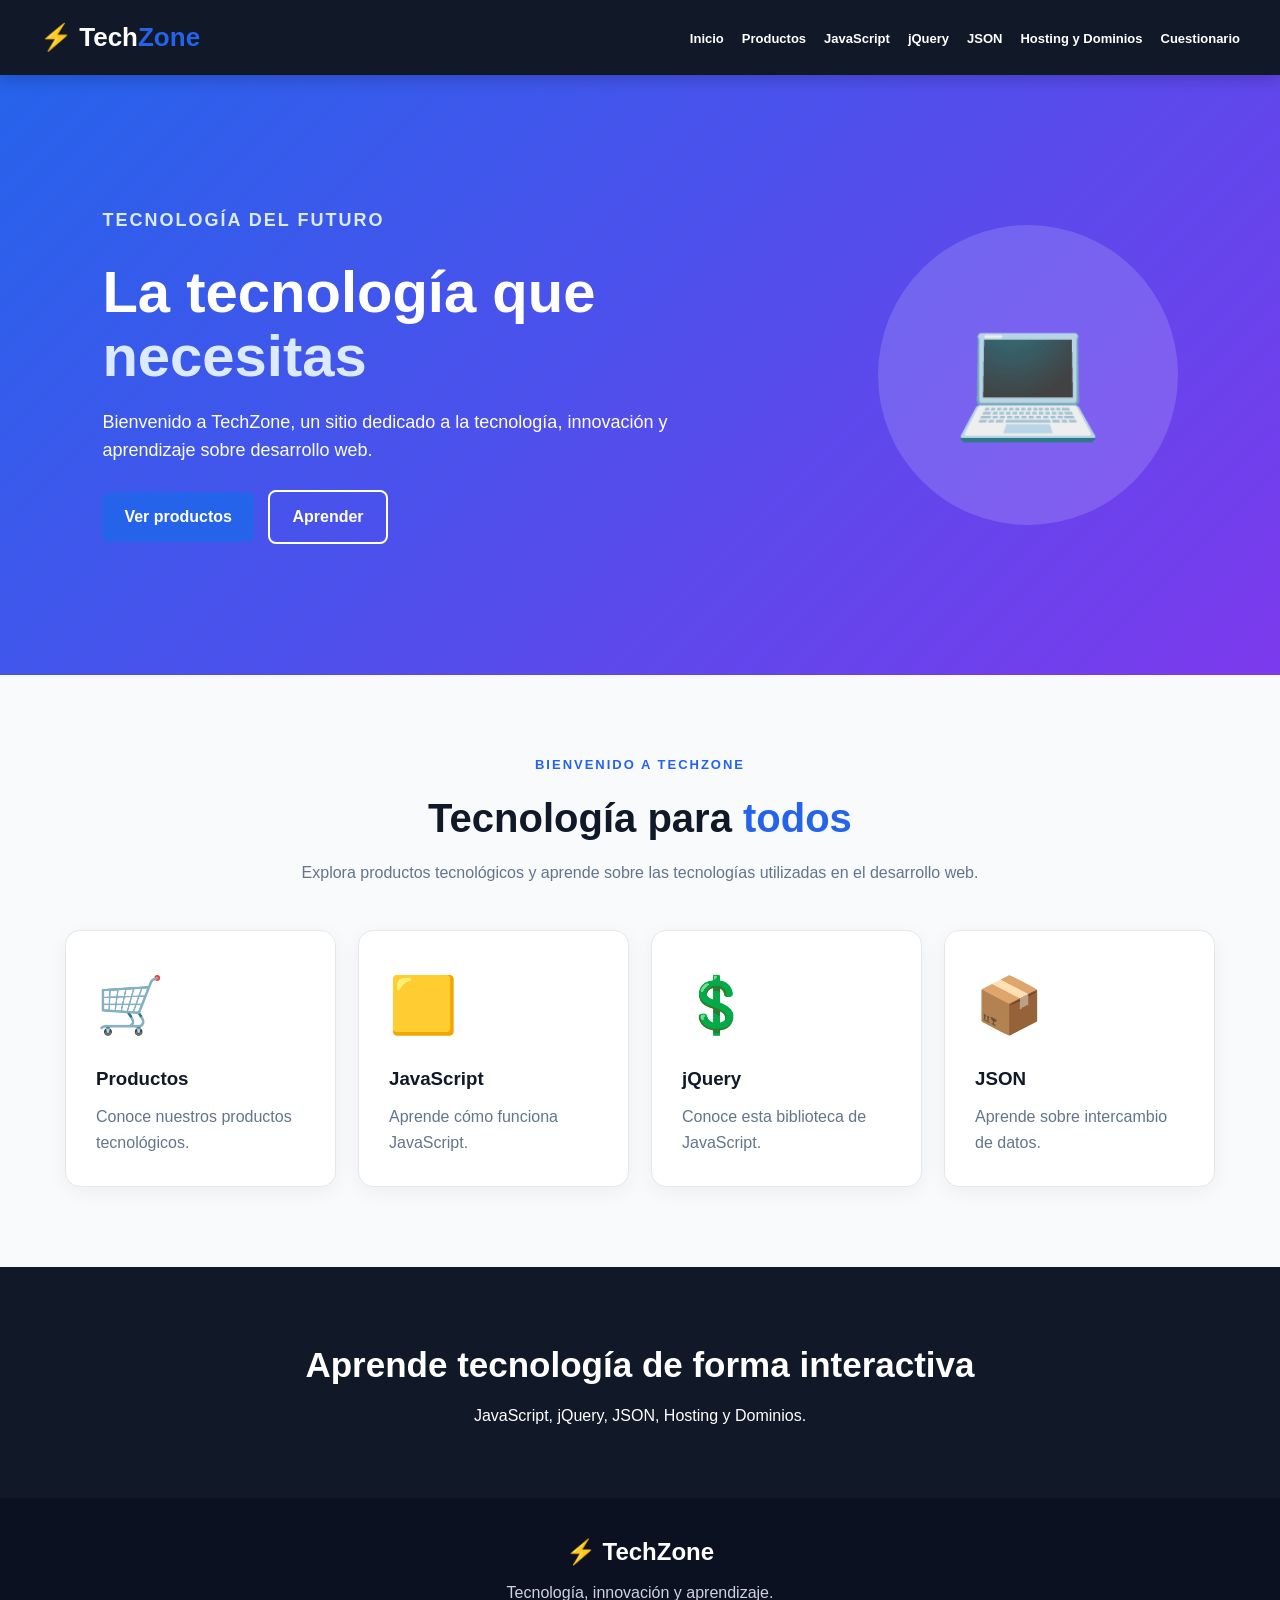
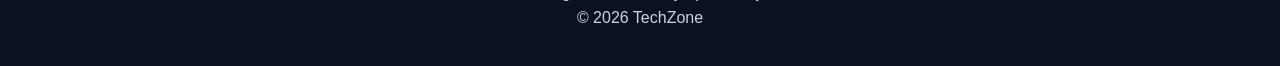
==== index.html @ ebca86f3 "inicial" ====
<!DOCTYPE html>
<html lang="es">
<head>
    <meta charset="UTF-8">
    <meta name="viewport" content="width=device-width, initial-scale=1.0">
    <title>TechZone | Inicio</title>
    <link rel="stylesheet" href="estilos.css">
</head>

<body>

<header>
    <nav class="navbar">

        <a href="index.html" class="logo">
            ⚡ Tech<span>Zone</span>
        </a>

        <ul class="nav-links">
            <li><a href="index.html">Inicio</a></li>
            <li><a href="productos.html">Productos</a></li>
            <li><a href="javascript.html">JavaScript</a></li>
            <li><a href="jquery.html">jQuery</a></li>
            <li><a href="json.html">JSON</a></li>
            <li><a href="hosting.html">Hosting y Dominios</a></li>
            <li><a href="cuestionario.html">Cuestionario</a></li>
        </ul>

    </nav>
</header>


<section class="hero">

    <div class="hero-text">

        <p class="tag">TECNOLOGÍA DEL FUTURO</p>

        <h1>
            La tecnología que
            <span>necesitas</span>
        </h1>

        <p>
            Bienvenido a TechZone, un sitio dedicado a la tecnología,
            innovación y aprendizaje sobre desarrollo web.
        </p>

        <a href="productos.html" class="btn">
            Ver productos
        </a>

        <a href="javascript.html" class="btn btn-outline">
            Aprender
        </a>

    </div>

    <div class="hero-image">
        💻
    </div>

</section>


<section class="section">

    <div class="section-title">

        <p class="tag">BIENVENIDO A TECHZONE</p>

        <h2>
            Tecnología para <span>todos</span>
        </h2>

        <p>
            Explora productos tecnológicos y aprende sobre
            las tecnologías utilizadas en el desarrollo web.
        </p>

    </div>


    <div class="cards">

        <a href="productos.html" class="card">
            <div class="icon">🛒</div>
            <h3>Productos</h3>
            <p>
                Conoce nuestros productos tecnológicos.
            </p>
        </a>


        <a href="javascript.html" class="card">
            <div class="icon">🟨</div>
            <h3>JavaScript</h3>
            <p>
                Aprende cómo funciona JavaScript.
            </p>
        </a>


        <a href="jquery.html" class="card">
            <div class="icon">💲</div>
            <h3>jQuery</h3>
            <p>
                Conoce esta biblioteca de JavaScript.
            </p>
        </a>


        <a href="json.html" class="card">
            <div class="icon">📦</div>
            <h3>JSON</h3>
            <p>
                Aprende sobre intercambio de datos.
            </p>
        </a>

    </div>

</section>


<section class="banner">

    <h2>
        Aprende tecnología de forma interactiva
    </h2>

    <p>
        JavaScript, jQuery, JSON, Hosting y Dominios.
    </p>

</section>


<footer>

    <h2>⚡ TechZone</h2>

    <p>
        Tecnología, innovación y aprendizaje.
    </p>

    <p>
        © 2026 TechZone
    </p>

</footer>

</body>
</html>
---- estilos.css ----
* {
    margin: 0;
    padding: 0;
    box-sizing: border-box;
}


html {
    scroll-behavior: smooth;
}


body {

    font-family: Arial, sans-serif;

    background: #f8fafc;

    color: #111827;

    line-height: 1.6;

}


/* =========================
   NAVBAR
========================= */

header {

    position: sticky;

    top: 0;

    z-index: 1000;

    background: #111827;

    box-shadow:
        0 4px 15px rgba(0,0,0,.2);

}


.navbar {

    max-width: 1250px;

    min-height: 75px;

    margin: auto;

    padding: 15px 25px;

    display: flex;

    align-items: center;

    justify-content: space-between;

    gap: 20px;

}


.logo {

    text-decoration: none;

    color: white;

    font-size: 26px;

    font-weight: bold;

}


.logo span {

    color: #2563eb;

}


.nav-links {

    list-style: none;

    display: flex;

    gap: 18px;

    flex-wrap: wrap;

    justify-content: center;

}


.nav-links a {

    text-decoration: none;

    color: white;

    font-size: 13px;

    font-weight: bold;

    transition: .3s;

}


.nav-links a:hover {

    color: #60a5fa;

}


/* =========================
   HERO
========================= */

.hero {

    min-height: 600px;

    padding: 80px 8%;

    display: flex;

    align-items: center;

    justify-content: space-between;

    gap: 50px;

    color: white;

    background:
        linear-gradient(
            135deg,
            #2563eb,
            #7c3aed
        );

}


.hero-text {

    max-width: 650px;

}


.tag {

    color: #2563eb;

    font-weight: bold;

    letter-spacing: 2px;

    font-size: 13px;

}


.hero .tag {

    color: #dbeafe;

}


.hero h1 {

    font-size: 58px;

    line-height: 1.1;

    margin: 20px 0;

}


.hero h1 span {

    color: #dbeafe;

}


.hero p {

    font-size: 18px;

    margin-bottom: 25px;

}


.hero-image {

    width: 300px;

    height: 300px;

    border-radius: 50%;

    display: flex;

    align-items: center;

    justify-content: center;

    font-size: 120px;

    background:
        rgba(255,255,255,.15);

}


/* =========================
   BOTONES
========================= */

.btn {

    display: inline-block;

    padding: 12px 22px;

    border-radius: 8px;

    border: none;

    background: #2563eb;

    color: white;

    text-decoration: none;

    font-weight: bold;

    cursor: pointer;

    transition: .3s;

}


.btn:hover {

    background: #7c3aed;

    transform: translateY(-2px);

}


.btn-outline {

    background: transparent;

    border: 2px solid white;

    margin-left: 10px;

}


/* =========================
   SECCIONES
========================= */

.section {

    max-width: 1200px;

    margin: auto;

    padding: 80px 25px;

}


.section-title {

    text-align: center;

    margin-bottom: 45px;

}


.section-title h1,
.section-title h2 {

    font-size: 40px;

    margin: 10px 0;

}


.section-title h1 span,
.section-title h2 span {

    color: #2563eb;

}


.section-title p:last-child {

    color: #64748b;

}


/* =========================
   CARDS
========================= */

.cards {

    display: grid;

    grid-template-columns:
        repeat(4, 1fr);

    gap: 22px;

}


.card {

    background: white;

    border: 1px solid #e5e7eb;

    border-radius: 15px;

    padding: 30px;

    text-decoration: none;

    color: #111827;

    box-shadow:
        0 5px 20px rgba(0,0,0,.05);

    transition: .3s;

}


.card:hover {

    transform: translateY(-7px);

    border-color: #2563eb;

}


.card h3 {

    margin-bottom: 10px;

}


.card p {

    color: #64748b;

}


.icon,
.product-icon {

    font-size: 55px;

    margin-bottom: 15px;

}


.product {

    text-align: center;

}


/* =========================
   INFORMACIÓN
========================= */

.info-box {

    background: white;

    border: 1px solid #e5e7eb;

    border-radius: 15px;

    padding: 30px;

    margin-bottom: 25px;

    box-shadow:
        0 5px 20px rgba(0,0,0,.04);

}


.info-box h2 {

    color: #2563eb;

    margin-bottom: 15px;

}


.info-box h3 {

    margin-top: 15px;

}


.info-box ul {

    padding-left: 25px;

}


/* =========================
   CÓDIGO
========================= */

pre {

    background: #111827;

    color: #dbeafe;

    padding: 22px;

    border-radius: 10px;

    overflow-x: auto;

    margin: 20px 0;

}


code {

    font-family: Consolas, monospace;

}


/* =========================
   TABLAS
========================= */

table {

    width: 100%;

    border-collapse: collapse;

    margin-top: 20px;

}


th,
td {

    border: 1px solid #e5e7eb;

    padding: 15px;

    text-align: left;

}


th {

    background: #111827;

    color: white;

}


/* =========================
   INTERACTIVO
========================= */

.interactive {

    margin-top: 20px;

    padding: 25px;

    text-align: center;

    background: #eff6ff;

    border-radius: 12px;

}


#mensajeJS {

    margin-top: 15px;

    color: #7c3aed;

    font-weight: bold;

}


.interactive-message {

    display: none;

    margin-top: 20px;

    padding: 20px;

    background: #eff6ff;

    color: #7c3aed;

    border-radius: 10px;

    font-weight: bold;

}


/* =========================
   DNS
========================= */

.dns-flow {

    display: flex;

    align-items: center;

    justify-content: center;

    flex-wrap: wrap;

    gap: 15px;

    margin-top: 25px;

}


.dns-step {

    background: #2563eb;

    color: white;

    padding: 15px 20px;

    border-radius: 8px;

    font-weight: bold;

}


/* =========================
   CUESTIONARIO
========================= */

.quiz {

    background: white;

    padding: 35px;

    border-radius: 15px;

    border: 1px solid #e5e7eb;

}


.question {

    padding-bottom: 25px;

    margin-bottom: 25px;

    border-bottom: 1px solid #e5e7eb;

}


.question label {

    display: block;

    margin: 8px 0;

    cursor: pointer;

}


.resultado {

    margin-top: 25px;

    padding: 20px;

    border-radius: 10px;

    text-align: center;

    font-weight: bold;

}


.correcto {

    background: #dcfce7;

    color: #166534;

}


.incorrecto {

    background: #fee2e2;

    color: #991b1b;

}


/* =========================
   BANNER
========================= */

.banner {

    padding: 70px 20px;

    text-align: center;

    background: #111827;

    color: white;

}


.banner h2 {

    font-size: 35px;

    margin-bottom: 10px;

}


/* =========================
   FOOTER
========================= */

footer {

    background: #0b1120;

    color: #cbd5e1;

    text-align: center;

    padding: 35px;

}


footer h2 {

    color: white;

    margin-bottom: 8px;

}


/* =========================
   RESPONSIVE
========================= */

@media (max-width: 1000px) {

    .navbar {

        flex-direction: column;

    }


    .hero {

        flex-direction: column;

        text-align: center;

    }


    .cards {

        grid-template-columns:
            repeat(2, 1fr);

    }

}


@media (max-width: 600px) {

    .cards {

        grid-template-columns: 1fr;

    }


    .hero h1 {

        font-size: 40px;

    }


    .hero-image {

        width: 220px;

        height: 220px;

        font-size: 80px;
    }

    }
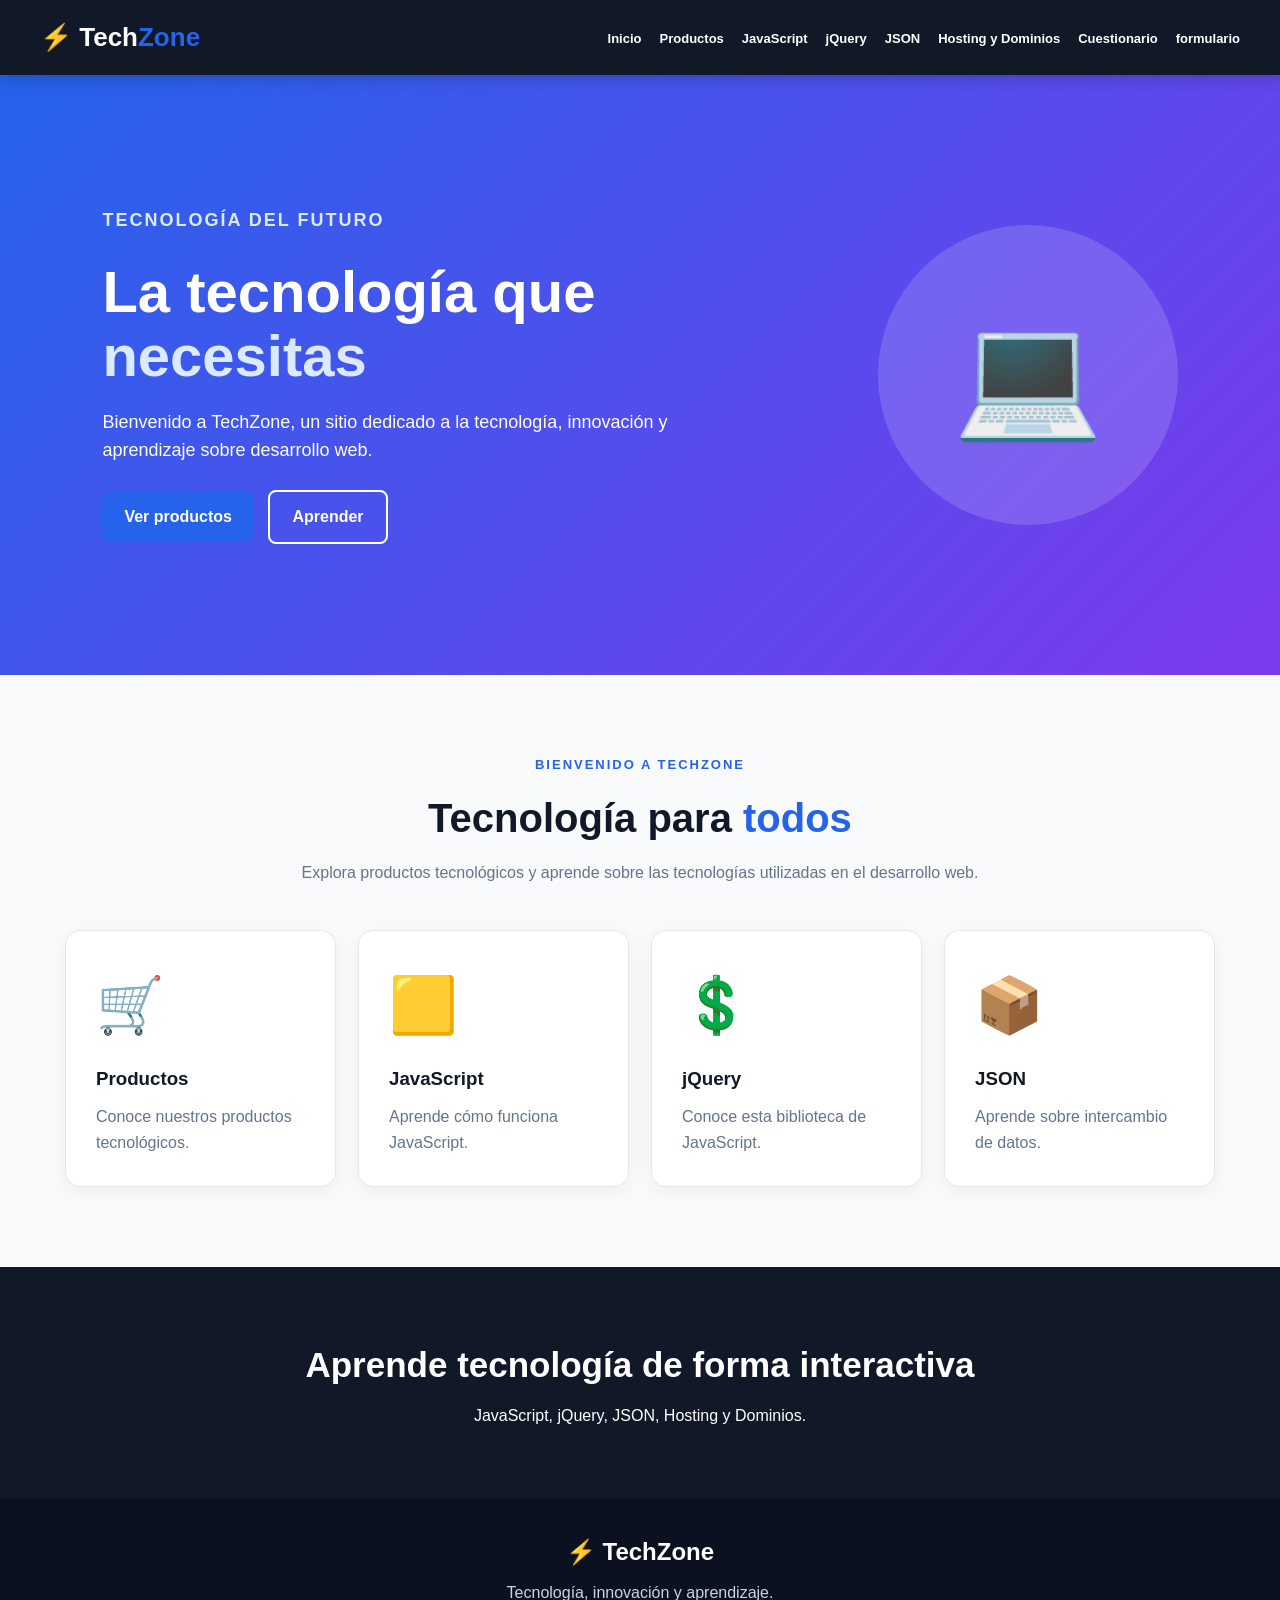
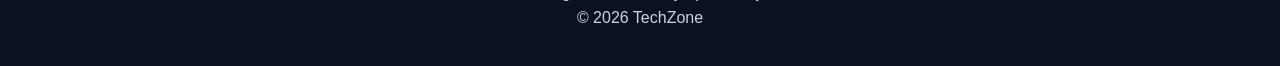
==== commit 3c0a4998: "inicial" ====
--- a/index.html
+++ b/index.html
@@ -24,6 +24,7 @@
             <li><a href="json.html">JSON</a></li>
             <li><a href="hosting.html">Hosting y Dominios</a></li>
             <li><a href="cuestionario.html">Cuestionario</a></li>
+             <li><a href="./formulario.html">formulario</a></li>
         </ul>
 
     </nav>
--- a/estilos.css
+++ b/estilos.css
@@ -778,4 +778,74 @@
         font-size: 80px;
     }
 
+    .contacto {
+    padding: 80px 20px;
+    background: #f5f5f5;
+}
+
+.contacto-contenido {
+    max-width: 600px;
+    margin: auto;
+    background: white;
+    padding: 40px;
+    border-radius: 15px;
+    box-shadow: 0 5px 20px rgba(0,0,0,0.1);
+}
+
+.contacto h2 {
+    text-align: center;
+    font-size: 35px;
+    margin-bottom: 10px;
+}
+
+.contacto p {
+    text-align: center;
+    color: #666;
+    margin-bottom: 30px;
+}
+
+.contacto form {
+    display: flex;
+    flex-direction: column;
+}
+
+.contacto label {
+    margin-bottom: 8px;
+    font-weight: bold;
+}
+
+.contacto input,
+.contacto textarea {
+    width: 100%;
+    padding: 13px;
+    margin-bottom: 20px;
+    border: 1px solid #ccc;
+    border-radius: 8px;
+    font-size: 16px;
+    box-sizing: border-box;
+}
+
+.contacto textarea {
+    resize: vertical;
+}
+
+.contacto button {
+    padding: 14px;
+    background: #d96b27;
+    color: white;
+    border: none;
+    border-radius: 8px;
+    font-size: 17px;
+    cursor: pointer;
+}
+
+.contacto button:hover {
+    background: #b8541d;
+}
+
+#respuesta {
+    margin-top: 15px;
+    font-weight: bold;
+}
+
     }
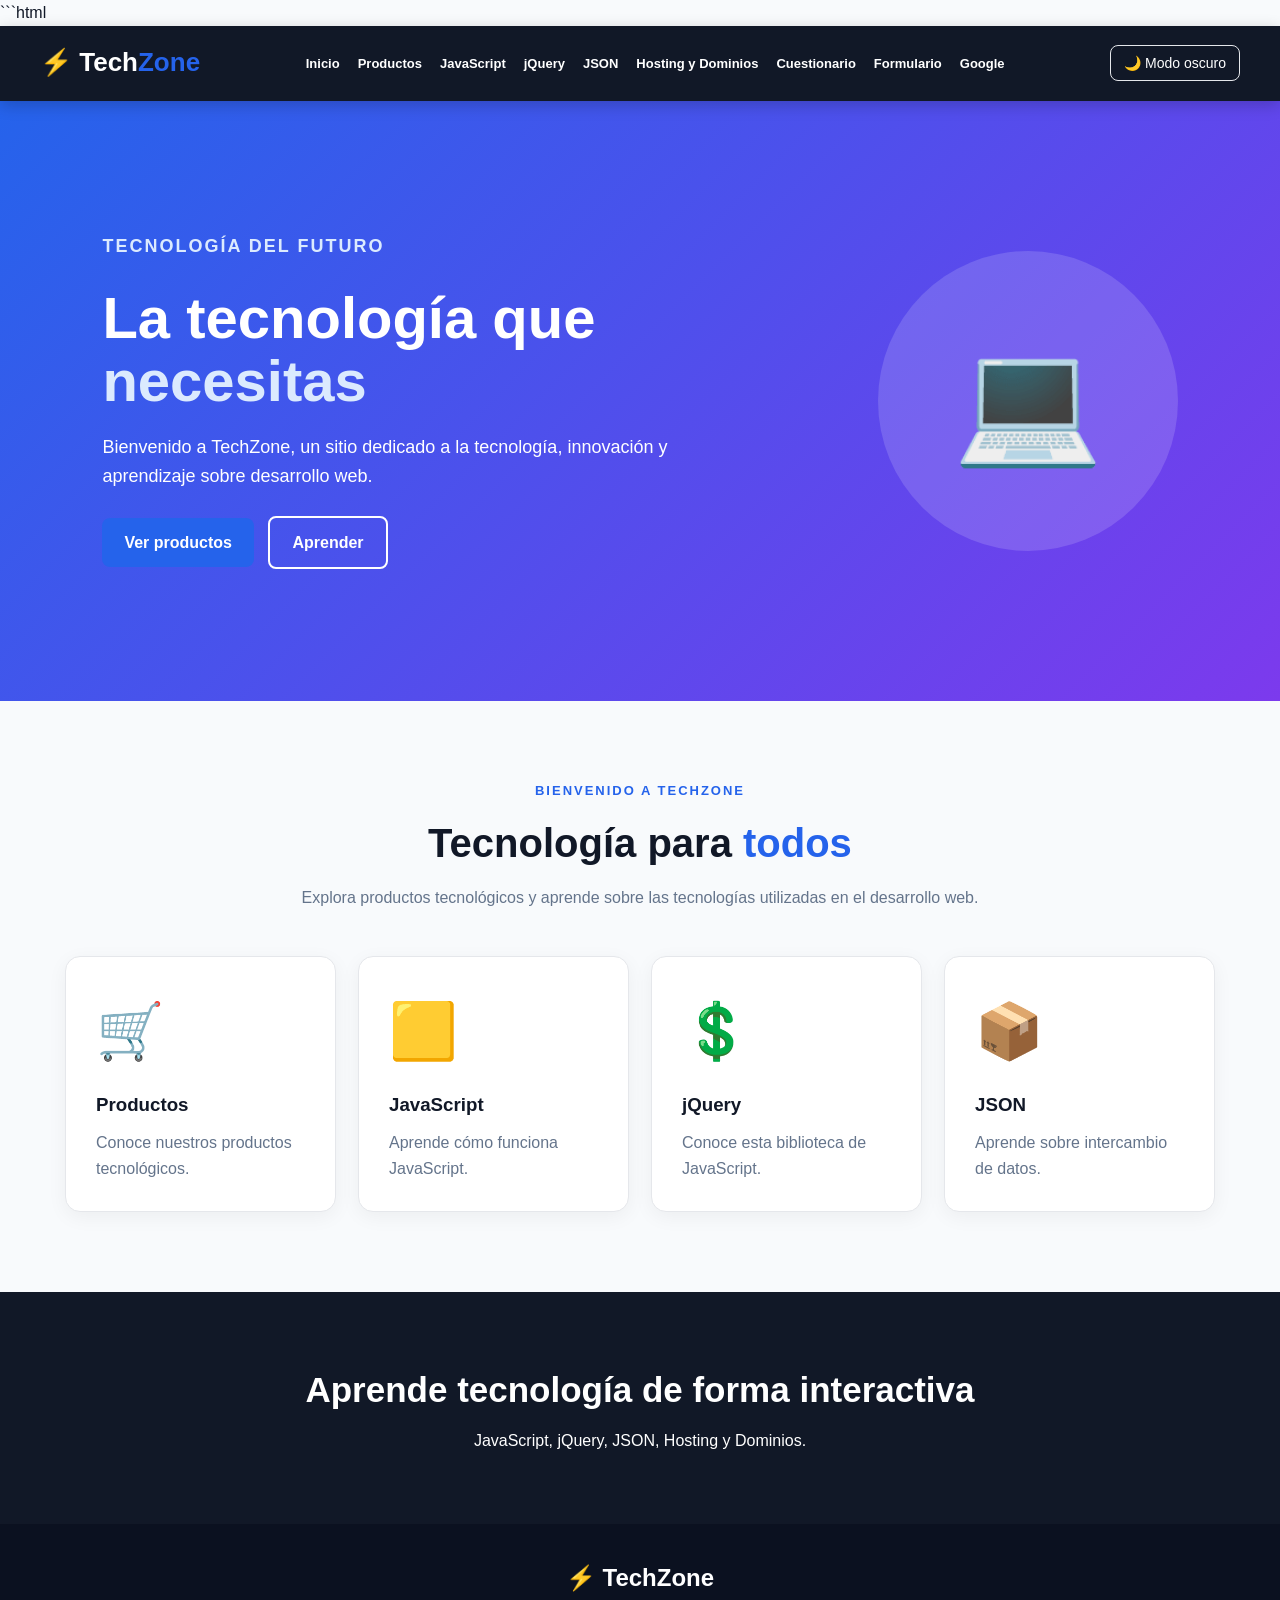
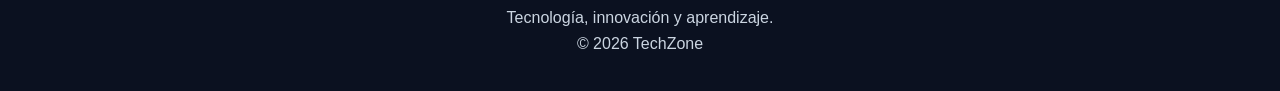
==== commit e042d6de: "inicial" ====
--- a/index.html
+++ b/index.html
@@ -1,5 +1,7 @@
+```html
 <!DOCTYPE html>
 <html lang="es">
+
 <head>
     <meta charset="UTF-8">
     <meta name="viewport" content="width=device-width, initial-scale=1.0">
@@ -9,147 +11,143 @@
 
 <body>
 
-<header>
-    <nav class="navbar">
+    <header>
+        <nav class="navbar">
 
-        <a href="index.html" class="logo">
-            ⚡ Tech<span>Zone</span>
-        </a>
+            <a href="index.html" class="logo">
+                ⚡ Tech<span>Zone</span>
+            </a>
 
-        <ul class="nav-links">
-            <li><a href="index.html">Inicio</a></li>
-            <li><a href="productos.html">Productos</a></li>
-            <li><a href="javascript.html">JavaScript</a></li>
-            <li><a href="jquery.html">jQuery</a></li>
-            <li><a href="json.html">JSON</a></li>
-            <li><a href="hosting.html">Hosting y Dominios</a></li>
-            <li><a href="cuestionario.html">Cuestionario</a></li>
-             <li><a href="./formulario.html">formulario</a></li>
-        </ul>
+            <ul class="nav-links">
+                <li><a href="index.html">Inicio</a></li>
+                <li><a href="productos.html">Productos</a></li>
+                <li><a href="javascript.html">JavaScript</a></li>
+                <li><a href="jquery.html">jQuery</a></li>
+                <li><a href="json.html">JSON</a></li>
+                <li><a href="hosting.html">Hosting y Dominios</a></li>
+                <li><a href="cuestionario.html">Cuestionario</a></li>
+                <li><a href="formulario.html">Formulario</a></li>
+                <li><a href="google.html">Google</a></li>
+            </ul>
 
-    </nav>
-</header>
+            <button id="btnTema" class="btn-tema" type="button">
+                🌙 Modo oscuro
+            </button>
+
+        </nav>
+    </header>
 
 
-<section class="hero">
+    <section class="hero">
 
-    <div class="hero-text">
+        <div class="hero-text">
 
-        <p class="tag">TECNOLOGÍA DEL FUTURO</p>
+            <p class="tag">TECNOLOGÍA DEL FUTURO</p>
 
-        <h1>
-            La tecnología que
-            <span>necesitas</span>
-        </h1>
+            <h1>
+                La tecnología que
+                <span>necesitas</span>
+            </h1>
+
+            <p>
+                Bienvenido a TechZone, un sitio dedicado a la tecnología,
+                innovación y aprendizaje sobre desarrollo web.
+            </p>
+
+            <a href="productos.html" class="btn">
+                Ver productos
+            </a>
+
+            <a href="javascript.html" class="btn btn-outline">
+                Aprender
+            </a>
+
+        </div>
+
+        <div class="hero-image">
+            💻
+        </div>
+
+    </section>
+
+
+    <section class="section">
+
+        <div class="section-title">
+
+            <p class="tag">BIENVENIDO A TECHZONE</p>
+
+            <h2>
+                Tecnología para <span>todos</span>
+            </h2>
+
+            <p>
+                Explora productos tecnológicos y aprende sobre
+                las tecnologías utilizadas en el desarrollo web.
+            </p>
+
+        </div>
+
+
+        <div class="cards">
+
+            <a href="productos.html" class="card">
+                <div class="icon">🛒</div>
+                <h3>Productos</h3>
+                <p>Conoce nuestros productos tecnológicos.</p>
+            </a>
+
+            <a href="javascript.html" class="card">
+                <div class="icon">🟨</div>
+                <h3>JavaScript</h3>
+                <p>Aprende cómo funciona JavaScript.</p>
+            </a>
+
+            <a href="jquery.html" class="card">
+                <div class="icon">💲</div>
+                <h3>jQuery</h3>
+                <p>Conoce esta biblioteca de JavaScript.</p>
+            </a>
+
+            <a href="json.html" class="card">
+                <div class="icon">📦</div>
+                <h3>JSON</h3>
+                <p>Aprende sobre intercambio de datos.</p>
+            </a>
+
+        </div>
+
+    </section>
+
+
+    <section class="banner">
+
+        <h2>Aprende tecnología de forma interactiva</h2>
 
         <p>
-            Bienvenido a TechZone, un sitio dedicado a la tecnología,
-            innovación y aprendizaje sobre desarrollo web.
+            JavaScript, jQuery, JSON, Hosting y Dominios.
         </p>
 
-        <a href="productos.html" class="btn">
-            Ver productos
-        </a>
-
-        <a href="javascript.html" class="btn btn-outline">
-            Aprender
-        </a>
-
-    </div>
-
-    <div class="hero-image">
-        💻
-    </div>
-
-</section>
+    </section>
 
 
-<section class="section">
+    <footer>
 
-    <div class="section-title">
-
-        <p class="tag">BIENVENIDO A TECHZONE</p>
-
-        <h2>
-            Tecnología para <span>todos</span>
-        </h2>
+        <h2>⚡ TechZone</h2>
 
         <p>
-            Explora productos tecnológicos y aprende sobre
-            las tecnologías utilizadas en el desarrollo web.
+            Tecnología, innovación y aprendizaje.
         </p>
 
-    </div>
+        <p>
+            © 2026 TechZone
+        </p>
 
+    </footer>
 
-    <div class="cards">
-
-        <a href="productos.html" class="card">
-            <div class="icon">🛒</div>
-            <h3>Productos</h3>
-            <p>
-                Conoce nuestros productos tecnológicos.
-            </p>
-        </a>
-
-
-        <a href="javascript.html" class="card">
-            <div class="icon">🟨</div>
-            <h3>JavaScript</h3>
-            <p>
-                Aprende cómo funciona JavaScript.
-            </p>
-        </a>
-
-
-        <a href="jquery.html" class="card">
-            <div class="icon">💲</div>
-            <h3>jQuery</h3>
-            <p>
-                Conoce esta biblioteca de JavaScript.
-            </p>
-        </a>
-
-
-        <a href="json.html" class="card">
-            <div class="icon">📦</div>
-            <h3>JSON</h3>
-            <p>
-                Aprende sobre intercambio de datos.
-            </p>
-        </a>
-
-    </div>
-
-</section>
-
-
-<section class="banner">
-
-    <h2>
-        Aprende tecnología de forma interactiva
-    </h2>
-
-    <p>
-        JavaScript, jQuery, JSON, Hosting y Dominios.
-    </p>
-
-</section>
-
-
-<footer>
-
-    <h2>⚡ TechZone</h2>
-
-    <p>
-        Tecnología, innovación y aprendizaje.
-    </p>
-
-    <p>
-        © 2026 TechZone
-    </p>
-
-</footer>
+    <!-- CONECTAR JAVASCRIPT -->
+    <script src="script.js"></script>
 
 </body>
+
 </html>
--- a/estilos.css
+++ b/estilos.css
@@ -720,65 +720,11 @@
 
 }
 
-
-/* =========================
-   RESPONSIVE
-========================= */
-
-@media (max-width: 1000px) {
-
-    .navbar {
-
-        flex-direction: column;
-
-    }
-
-
-    .hero {
-
-        flex-direction: column;
-
-        text-align: center;
-
-    }
-
-
-    .cards {
-
-        grid-template-columns:
-            repeat(2, 1fr);
-
-    }
-
-}
-
-
-@media (max-width: 600px) {
-
-    .cards {
-
-        grid-template-columns: 1fr;
-
-    }
-
-
-    .hero h1 {
-
-        font-size: 40px;
-
-    }
-
-
-    .hero-image {
-
-        width: 220px;
-
-        height: 220px;
-
-        font-size: 80px;
-    }
-
-    .contacto {
+/* =========================
+   FORMULARIO DE CONTACTO
+========================= */
+
+.contacto {
     padding: 80px 20px;
     background: #f5f5f5;
 }
@@ -798,7 +744,7 @@
     margin-bottom: 10px;
 }
 
-.contacto p {
+.contacto > .contacto-contenido > p {
     text-align: center;
     color: #666;
     margin-bottom: 30px;
@@ -831,7 +777,7 @@
 
 .contacto button {
     padding: 14px;
-    background: #d96b27;
+    background: #2563eb;
     color: white;
     border: none;
     border-radius: 8px;
@@ -840,12 +786,211 @@
 }
 
 .contacto button:hover {
-    background: #b8541d;
+    background: #1d4ed8;
 }
 
 #respuesta {
     margin-top: 15px;
+    text-align: center;
     font-weight: bold;
 }
 
-    }+/* BOTÓN DE TEMA */
+.btn-tema {
+display: inline-flex;
+align-items: center;
+justify-content: center;
+gap: 7px;
+padding: 9px 13px;
+background: transparent;
+color: #ffffff;
+border: 1px solid #e5e7eb;
+border-radius: 8px;
+font-family: Arial, sans-serif;
+font-size: 14px;
+white-space: nowrap;
+cursor: pointer;
+transition: background 0.3s, color 0.3s;
+}
+
+.btn-tema:hover {
+background: #374151;
+color: #ffffff;
+}
+
+/* CAMBIO SUAVE DE COLORES */
+body,
+header,
+.hero,
+.section,
+.card,
+.info-box,
+.quiz,
+.interactive,
+.interactive-message,
+.banner,
+footer,
+.contacto,
+.contacto-contenido {
+transition: background-color 0.3s ease, color 0.3s ease,
+border-color 0.3s ease;
+}
+
+/* MODO OSCURO */
+body.modo-oscuro {
+background-color: #0f172a;
+color: #f1f5f9;
+}
+
+body.modo-oscuro header {
+background-color: #111827;
+}
+
+body.modo-oscuro .nav-links a,
+body.modo-oscuro .logo {
+color: #f8fafc;
+}
+
+body.modo-oscuro .section,
+body.modo-oscuro .contacto {
+background-color: #0f172a;
+color: #f1f5f9;
+}
+
+body.modo-oscuro .section-title p:last-child {
+color: #cbd5e1;
+}
+
+body.modo-oscuro .card,
+body.modo-oscuro .info-box,
+body.modo-oscuro .quiz,
+body.modo-oscuro .contacto-contenido {
+background-color: #1e293b;
+color: #f1f5f9;
+border-color: #334155;
+}
+
+body.modo-oscuro .card h3,
+body.modo-oscuro .info-box h3,
+body.modo-oscuro .info-box p,
+body.modo-oscuro .card p,
+body.modo-oscuro .contacto-contenido p {
+color: #e2e8f0;
+}
+
+body.modo-oscuro .info-box h2 {
+color: #60a5fa;
+}
+
+body.modo-oscuro .interactive,
+body.modo-oscuro .interactive-message {
+background-color: #1e293b;
+color: #c4b5fd;
+}
+
+body.modo-oscuro th {
+background-color: #020617;
+color: #ffffff;
+}
+
+body.modo-oscuro td {
+background-color: #1e293b;
+color: #f1f5f9;
+border-color: #475569;
+}
+
+body.modo-oscuro input,
+body.modo-oscuro textarea,
+body.modo-oscuro select {
+background-color: #1e293b;
+color: #f8fafc;
+border-color: #475569;
+}
+
+body.modo-oscuro input::placeholder,
+body.modo-oscuro textarea::placeholder {
+color: #94a3b8;
+}
+
+body.modo-oscuro .banner {
+background-color: #1e3a8a;
+color: #ffffff;
+}
+
+body.modo-oscuro footer {
+background-color: #020617;
+color: #cbd5e1;
+}
+
+body.modo-oscuro footer h2 {
+color: #ffffff;
+}
+
+/* MODO CLARO */
+body.modo-claro {
+background-color: #f8fafc;
+color: #111827;
+}
+
+body.modo-claro header {
+background-color: #ffffff;
+}
+
+body.modo-claro .nav-links a,
+body.modo-claro .logo {
+color: #111827;
+}
+
+body.modo-claro .section,
+body.modo-claro .contacto {
+background-color: #f8fafc;
+color: #111827;
+}
+
+body.modo-claro .card,
+body.modo-claro .info-box,
+body.modo-claro .quiz,
+body.modo-claro .contacto-contenido {
+background-color: #ffffff;
+color: #111827;
+}
+
+body.modo-claro .card p,
+body.modo-claro .info-box p,
+body.modo-claro .contacto-contenido p {
+color: #374151;
+}
+
+body.modo-claro .btn-tema {
+color: #ffffff;
+border-color: #e5e7eb;
+background-color: transparent;
+}
+
+body.modo-claro .btn-tema:hover {
+background-color: #374151;
+color: #ffffff;
+}
+
+
+/* =========================
+   RESPONSIVE
+========================= */
+
+@media (max-width: 600px) {
+
+    .cards {
+        grid-template-columns: 1fr;
+    }
+
+    .hero h1 {
+        font-size: 40px;
+    }
+
+    .hero-image {
+        width: 220px;
+        height: 220px;
+        font-size: 80px;
+    }
+
+}
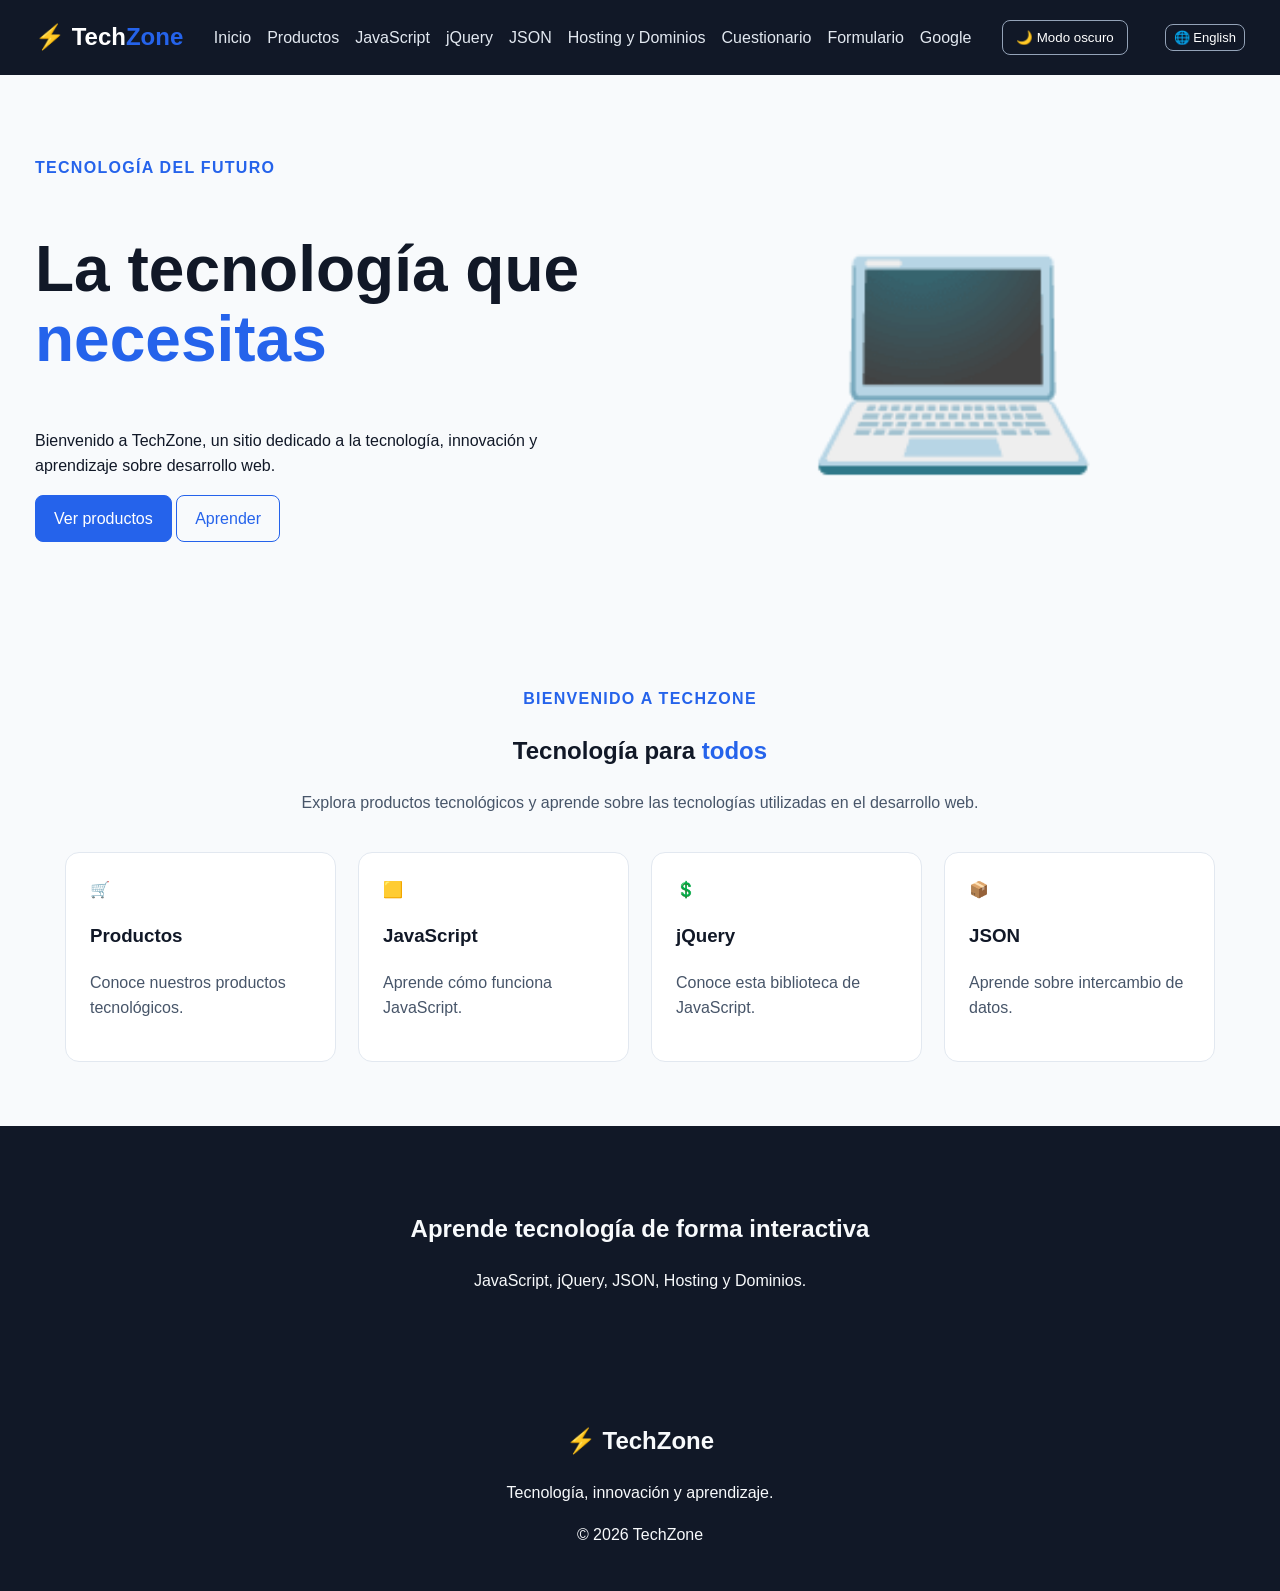
==== commit af6bcd1f: "inicial" ====
--- a/index.html
+++ b/index.html
@@ -1,4 +1,3 @@
-```html
 <!DOCTYPE html>
 <html lang="es">
 
@@ -7,6 +6,7 @@
     <meta name="viewport" content="width=device-width, initial-scale=1.0">
     <title>TechZone | Inicio</title>
     <link rel="stylesheet" href="estilos.css">
+    <link rel="stylesheet" href="translation.css">
 </head>
 
 <body>
@@ -30,9 +30,14 @@
                 <li><a href="google.html">Google</a></li>
             </ul>
 
-            <button id="btnTema" class="btn-tema" type="button">
-                🌙 Modo oscuro
-            </button>
+              <button id="btnTema" class="btn btn-outline-light ms-xl-3 mt-3 mt-xl-0" type="button"
+                    aria-label="Cambiar tema">
+                    <i class="bi bi-moon-stars-fill"></i> Modo oscuro
+                </button>
+              <button id="btnIdioma" class="btn btn-outline-light ms-xl-2 mt-3 mt-xl-0 translate-button"
+                  type="button" aria-label="Cambiar idioma">
+                  🌐 English
+              </button>
 
         </nav>
     </header>
@@ -150,4 +155,4 @@
 
 </body>
 
-</html>+</html>
--- a/estilos.css
+++ b/estilos.css
@@ -1,996 +1,397 @@
+:root {
+    color-scheme: light;
+    --tz-bg: #f8fafc;
+    --tz-surface: #ffffff;
+    --tz-text: #111827;
+    --tz-muted: #475569;
+    --tz-border: #e2e8f0;
+    --tz-primary: #2563eb;
+    --tz-header: #111827;
+}
+
 * {
+    box-sizing: border-box;
+}
+
+html {
+    scroll-behavior: smooth;
+}
+
+body {
+    margin: 0;
+    background: var(--tz-bg);
+    color: var(--tz-text);
+    font: 16px/1.6 Arial, sans-serif;
+    transition: background-color .25s ease, color .25s ease;
+}
+
+body.dark-mode {
+    color-scheme: dark;
+    --tz-bg: #0b1220;
+    --tz-surface: #151f30;
+    --tz-text: #f1f5f9;
+    --tz-muted: #c0cada;
+    --tz-border: #334155;
+    --tz-primary: #60a5fa;
+    --tz-header: #030712;
+}
+
+header {
+    position: sticky;
+    top: 0;
+    z-index: 10;
+    background: var(--tz-header);
+}
+
+.navbar {
+    max-width: 1250px;
+    min-height: 75px;
+    margin: auto;
+    padding: 12px 20px;
+    display: flex;
+    align-items: center;
+    justify-content: space-between;
+    gap: 18px;
+}
+
+.logo {
+    color: #fff;
+    font-size: 24px;
+    font-weight: 700;
+    text-decoration: none;
+    white-space: nowrap;
+}
+
+.logo span,
+.hero h1 span,
+.section-title h1 span,
+.section-title h2 span {
+    color: var(--tz-primary);
+}
+
+.nav-links {
+    display: flex;
+    align-items: center;
+    justify-content: center;
+    flex-wrap: wrap;
+    gap: 8px 16px;
     margin: 0;
     padding: 0;
-    box-sizing: border-box;
-}
-
-
-html {
-    scroll-behavior: smooth;
-}
-
-
-body {
-
-    font-family: Arial, sans-serif;
-
-    background: #f8fafc;
-
-    color: #111827;
-
-    line-height: 1.6;
-
-}
-
-
-/* =========================
-   NAVBAR
-========================= */
-
-header {
-
-    position: sticky;
-
-    top: 0;
-
-    z-index: 1000;
-
-    background: #111827;
-
-    box-shadow:
-        0 4px 15px rgba(0,0,0,.2);
-
-}
-
-
-.navbar {
-
-    max-width: 1250px;
-
-    min-height: 75px;
-
-    margin: auto;
-
-    padding: 15px 25px;
-
-    display: flex;
-
-    align-items: center;
-
-    justify-content: space-between;
-
-    gap: 20px;
-
-}
-
-
-.logo {
-
+    list-style: none;
+}
+
+.nav-links a {
+    color: #e2e8f0;
     text-decoration: none;
-
-    color: white;
-
-    font-size: 26px;
-
-    font-weight: bold;
-
-}
-
-
-.logo span {
-
-    color: #2563eb;
-
-}
-
-
-.nav-links {
-
-    list-style: none;
-
-    display: flex;
-
-    gap: 18px;
-
-    flex-wrap: wrap;
-
-    justify-content: center;
-
-}
-
-
-.nav-links a {
-
-    text-decoration: none;
-
-    color: white;
-
-    font-size: 13px;
-
-    font-weight: bold;
-
-    transition: .3s;
-
-}
-
+}
 
 .nav-links a:hover {
-
-    color: #60a5fa;
-
-}
-
-
-/* =========================
-   HERO
-========================= */
-
-.hero {
-
-    min-height: 600px;
-
-    padding: 80px 8%;
-
-    display: flex;
-
-    align-items: center;
-
-    justify-content: space-between;
-
-    gap: 50px;
-
-    color: white;
-
-    background:
-        linear-gradient(
-            135deg,
-            #2563eb,
-            #7c3aed
-        );
-
-}
-
-
-.hero-text {
-
-    max-width: 650px;
-
-}
-
-
-.tag {
-
-    color: #2563eb;
-
-    font-weight: bold;
-
-    letter-spacing: 2px;
-
-    font-size: 13px;
-
-}
-
-
-.hero .tag {
-
-    color: #dbeafe;
-
-}
-
-
-.hero h1 {
-
-    font-size: 58px;
-
-    line-height: 1.1;
-
-    margin: 20px 0;
-
-}
-
-
-.hero h1 span {
-
-    color: #dbeafe;
-
-}
-
-
-.hero p {
-
-    font-size: 18px;
-
-    margin-bottom: 25px;
-
-}
-
-
-.hero-image {
-
-    width: 300px;
-
-    height: 300px;
-
-    border-radius: 50%;
-
-    display: flex;
-
-    align-items: center;
-
-    justify-content: center;
-
-    font-size: 120px;
-
-    background:
-        rgba(255,255,255,.15);
-
-}
-
-
-/* =========================
-   BOTONES
-========================= */
-
-.btn {
-
-    display: inline-block;
-
-    padding: 12px 22px;
-
+    color: #93c5fd;
+}
+
+#btnTema,
+.btn-tema {
+    padding: 9px 13px;
+    border: 1px solid #94a3b8;
     border-radius: 8px;
-
-    border: none;
-
-    background: #2563eb;
-
-    color: white;
-
-    text-decoration: none;
-
-    font-weight: bold;
-
-    cursor: pointer;
-
-    transition: .3s;
-
-}
-
-
-.btn:hover {
-
-    background: #7c3aed;
-
-    transform: translateY(-2px);
-
-}
-
-
-.btn-outline {
-
     background: transparent;
-
-    border: 2px solid white;
-
-    margin-left: 10px;
-
-}
-
-
-/* =========================
-   SECCIONES
-========================= */
-
-.section {
-
-    max-width: 1200px;
-
-    margin: auto;
-
-    padding: 80px 25px;
-
-}
-
-
-.section-title {
-
-    text-align: center;
-
-    margin-bottom: 45px;
-
-}
-
-
-.section-title h1,
-.section-title h2 {
-
-    font-size: 40px;
-
-    margin: 10px 0;
-
-}
-
-
-.section-title h1 span,
-.section-title h2 span {
-
-    color: #2563eb;
-
-}
-
-
-.section-title p:last-child {
-
-    color: #64748b;
-
-}
-
-
-/* =========================
-   CARDS
-========================= */
-
-.cards {
-
-    display: grid;
-
-    grid-template-columns:
-        repeat(4, 1fr);
-
-    gap: 22px;
-
-}
-
-
-.card {
-
-    background: white;
-
-    border: 1px solid #e5e7eb;
-
-    border-radius: 15px;
-
-    padding: 30px;
-
-    text-decoration: none;
-
-    color: #111827;
-
-    box-shadow:
-        0 5px 20px rgba(0,0,0,.05);
-
-    transition: .3s;
-
-}
-
-
-.card:hover {
-
-    transform: translateY(-7px);
-
-    border-color: #2563eb;
-
-}
-
-
-.card h3 {
-
-    margin-bottom: 10px;
-
-}
-
-
-.card p {
-
-    color: #64748b;
-
-}
-
-
-.icon,
-.product-icon {
-
-    font-size: 55px;
-
-    margin-bottom: 15px;
-
-}
-
-
-.product {
-
-    text-align: center;
-
-}
-
-
-/* =========================
-   INFORMACIÓN
-========================= */
-
-.info-box {
-
-    background: white;
-
-    border: 1px solid #e5e7eb;
-
-    border-radius: 15px;
-
-    padding: 30px;
-
-    margin-bottom: 25px;
-
-    box-shadow:
-        0 5px 20px rgba(0,0,0,.04);
-
-}
-
-
-.info-box h2 {
-
-    color: #2563eb;
-
-    margin-bottom: 15px;
-
-}
-
-
-.info-box h3 {
-
-    margin-top: 15px;
-
-}
-
-
-.info-box ul {
-
-    padding-left: 25px;
-
-}
-
-
-/* =========================
-   CÓDIGO
-========================= */
-
-pre {
-
-    background: #111827;
-
-    color: #dbeafe;
-
-    padding: 22px;
-
-    border-radius: 10px;
-
-    overflow-x: auto;
-
-    margin: 20px 0;
-
-}
-
-
-code {
-
-    font-family: Consolas, monospace;
-
-}
-
-
-/* =========================
-   TABLAS
-========================= */
-
-table {
-
-    width: 100%;
-
-    border-collapse: collapse;
-
-    margin-top: 20px;
-
-}
-
-
-th,
-td {
-
-    border: 1px solid #e5e7eb;
-
-    padding: 15px;
-
-    text-align: left;
-
-}
-
-
-th {
-
-    background: #111827;
-
-    color: white;
-
-}
-
-
-/* =========================
-   INTERACTIVO
-========================= */
-
-.interactive {
-
-    margin-top: 20px;
-
-    padding: 25px;
-
-    text-align: center;
-
-    background: #eff6ff;
-
-    border-radius: 12px;
-
-}
-
-
-#mensajeJS {
-
-    margin-top: 15px;
-
-    color: #7c3aed;
-
-    font-weight: bold;
-
-}
-
-
-.interactive-message {
-
-    display: none;
-
-    margin-top: 20px;
-
-    padding: 20px;
-
-    background: #eff6ff;
-
-    color: #7c3aed;
-
-    border-radius: 10px;
-
-    font-weight: bold;
-
-}
-
-
-/* =========================
-   DNS
-========================= */
-
-.dns-flow {
-
-    display: flex;
-
-    align-items: center;
-
-    justify-content: center;
-
-    flex-wrap: wrap;
-
-    gap: 15px;
-
-    margin-top: 25px;
-
-}
-
-
-.dns-step {
-
-    background: #2563eb;
-
-    color: white;
-
-    padding: 15px 20px;
-
-    border-radius: 8px;
-
-    font-weight: bold;
-
-}
-
-
-/* =========================
-   CUESTIONARIO
-========================= */
-
-.quiz {
-
-    background: white;
-
-    padding: 35px;
-
-    border-radius: 15px;
-
-    border: 1px solid #e5e7eb;
-
-}
-
-
-.question {
-
-    padding-bottom: 25px;
-
-    margin-bottom: 25px;
-
-    border-bottom: 1px solid #e5e7eb;
-
-}
-
-
-.question label {
-
-    display: block;
-
-    margin: 8px 0;
-
-    cursor: pointer;
-
-}
-
-
-.resultado {
-
-    margin-top: 25px;
-
-    padding: 20px;
-
-    border-radius: 10px;
-
-    text-align: center;
-
-    font-weight: bold;
-
-}
-
-
-.correcto {
-
-    background: #dcfce7;
-
-    color: #166534;
-
-}
-
-
-.incorrecto {
-
-    background: #fee2e2;
-
-    color: #991b1b;
-
-}
-
-
-/* =========================
-   BANNER
-========================= */
-
-.banner {
-
-    padding: 70px 20px;
-
-    text-align: center;
-
-    background: #111827;
-
-    color: white;
-
-}
-
-
-.banner h2 {
-
-    font-size: 35px;
-
-    margin-bottom: 10px;
-
-}
-
-
-/* =========================
-   FOOTER
-========================= */
-
-footer {
-
-    background: #0b1120;
-
-    color: #cbd5e1;
-
-    text-align: center;
-
-    padding: 35px;
-
-}
-
-
-footer h2 {
-
-    color: white;
-
-    margin-bottom: 8px;
-
-}
-
-/* =========================
-   FORMULARIO DE CONTACTO
-========================= */
-
-.contacto {
-    padding: 80px 20px;
-    background: #f5f5f5;
-}
-
-.contacto-contenido {
-    max-width: 600px;
-    margin: auto;
-    background: white;
-    padding: 40px;
-    border-radius: 15px;
-    box-shadow: 0 5px 20px rgba(0,0,0,0.1);
-}
-
-.contacto h2 {
-    text-align: center;
-    font-size: 35px;
-    margin-bottom: 10px;
-}
-
-.contacto > .contacto-contenido > p {
-    text-align: center;
-    color: #666;
-    margin-bottom: 30px;
-}
-
-.contacto form {
-    display: flex;
-    flex-direction: column;
-}
-
-.contacto label {
-    margin-bottom: 8px;
-    font-weight: bold;
-}
-
-.contacto input,
-.contacto textarea {
-    width: 100%;
-    padding: 13px;
-    margin-bottom: 20px;
-    border: 1px solid #ccc;
-    border-radius: 8px;
-    font-size: 16px;
-    box-sizing: border-box;
-}
-
-.contacto textarea {
-    resize: vertical;
-}
-
-.contacto button {
-    padding: 14px;
-    background: #2563eb;
-    color: white;
-    border: none;
-    border-radius: 8px;
-    font-size: 17px;
-    cursor: pointer;
-}
-
-.contacto button:hover {
-    background: #1d4ed8;
-}
-
-#respuesta {
-    margin-top: 15px;
-    text-align: center;
-    font-weight: bold;
-}
-
-/* BOTÓN DE TEMA */
-.btn-tema {
-display: inline-flex;
-align-items: center;
-justify-content: center;
-gap: 7px;
-padding: 9px 13px;
-background: transparent;
-color: #ffffff;
-border: 1px solid #e5e7eb;
-border-radius: 8px;
-font-family: Arial, sans-serif;
-font-size: 14px;
-white-space: nowrap;
-cursor: pointer;
-transition: background 0.3s, color 0.3s;
-}
-
+    color: #fff;
+    cursor: pointer;
+    white-space: nowrap;
+}
+
+#btnTema:hover,
 .btn-tema:hover {
-background: #374151;
-color: #ffffff;
-}
-
-/* CAMBIO SUAVE DE COLORES */
-body,
-header,
+    background: #374151;
+}
+
 .hero,
 .section,
+.banner,
+.contacto {
+    padding: 64px 20px;
+}
+
+.hero {
+    display: flex;
+    align-items: center;
+    justify-content: space-between;
+    gap: 40px;
+    max-width: 1250px;
+    margin: auto;
+}
+
+.hero-text,
+.hero-image {
+    flex: 1;
+}
+
+.hero h1 {
+    font-size: clamp(2.4rem, 6vw, 4rem);
+    line-height: 1.1;
+}
+
+.hero-image {
+    text-align: center;
+    font-size: clamp(8rem, 20vw, 15rem);
+}
+
+.tag {
+    color: var(--tz-primary);
+    font-weight: 700;
+    letter-spacing: .08em;
+}
+
+.section-title {
+    max-width: 780px;
+    margin: 0 auto 36px;
+    text-align: center;
+}
+
+.cards {
+    display: grid;
+    grid-template-columns: repeat(auto-fit, minmax(230px, 1fr));
+    gap: 22px;
+    max-width: 1150px;
+    margin: auto;
+}
+
+.product-carousel {
+    max-width: 760px;
+    margin: 0 auto;
+}
+
+.product-carousel-slides {
+    display: grid;
+}
+
+.product-slide {
+    grid-area: 1 / 1;
+    width: min(100%, 520px);
+    margin: 0 auto;
+    align-items: center;
+    text-align: center;
+    opacity: 0;
+    visibility: hidden;
+    transform: translateX(12px);
+    transition: opacity .25s ease, transform .25s ease, visibility .25s;
+}
+
+.product-slide.active {
+    opacity: 1;
+    visibility: visible;
+    transform: translateX(0);
+}
+
+.product-img {
+    width: min(250px, 100%);
+    height: 250px;
+    margin: 0 auto 20px;
+    display: flex;
+    align-items: center;
+    justify-content: center;
+    overflow: hidden;
+    background: #fff;
+    border-radius: 12px;
+}
+
+.product-img img {
+    width: 100%;
+    height: 100%;
+    object-fit: cover;
+    object-position: center;
+    display: block;
+}
+
+.product-carousel-controls {
+    display: flex;
+    align-items: center;
+    justify-content: center;
+    gap: 18px;
+    margin-top: 18px;
+}
+
+.product-carousel-button {
+    width: 42px;
+    height: 42px;
+    border: 1px solid var(--tz-border);
+    border-radius: 50%;
+    background: var(--tz-surface);
+    color: var(--tz-text);
+    font-size: 28px;
+    line-height: 1;
+    cursor: pointer;
+}
+
+.product-carousel-button:hover {
+    border-color: var(--tz-primary);
+    color: var(--tz-primary);
+}
+
+.product-carousel-indicators {
+    display: flex;
+    gap: 9px;
+}
+
+.product-carousel-indicators button {
+    width: 11px;
+    height: 11px;
+    padding: 0;
+    border: 0;
+    border-radius: 50%;
+    background: var(--tz-muted);
+    opacity: .5;
+    cursor: pointer;
+}
+
+.product-carousel-indicators button.active {
+    background: var(--tz-primary);
+    opacity: 1;
+}
+
 .card,
 .info-box,
 .quiz,
 .interactive,
 .interactive-message,
+.contacto-contenido,
+.question {
+    background: var(--tz-surface);
+    color: var(--tz-text);
+    border: 1px solid var(--tz-border);
+    border-radius: 14px;
+}
+
+.card {
+    display: block;
+    padding: 24px;
+    color: inherit;
+    text-decoration: none;
+    transition: transform .2s ease, background-color .25s ease, color .25s ease;
+}
+
+.card:hover {
+    transform: translateY(-4px);
+    border-color: var(--tz-primary);
+}
+
+.card p,
+.info-box p,
+.contacto-contenido > p,
+.section-title > p:last-child {
+    color: var(--tz-muted);
+}
+
+.info-box,
+.quiz,
+.interactive,
+.interactive-message {
+    max-width: 1000px;
+    margin: 22px auto;
+    padding: 24px;
+}
+
+.info-box h2,
+.info-box h3 {
+    color: var(--tz-primary);
+}
+
+.question {
+    margin: 16px 0;
+    padding: 20px;
+}
+
+.question label {
+    display: block;
+    margin: 8px 0;
+    cursor: pointer;
+}
+
+.btn {
+    display: inline-block;
+    padding: 10px 18px;
+    border: 1px solid var(--tz-primary);
+    border-radius: 8px;
+    background: var(--tz-primary);
+    color: #fff;
+    text-decoration: none;
+    cursor: pointer;
+}
+
+.btn-outline {
+    background: transparent;
+    color: var(--tz-primary);
+}
+
 .banner,
-footer,
-.contacto,
+footer {
+    background: var(--tz-header);
+    color: #f8fafc;
+    text-align: center;
+}
+
+footer {
+    padding: 28px 20px;
+}
+
 .contacto-contenido {
-transition: background-color 0.3s ease, color 0.3s ease,
-border-color 0.3s ease;
-}
-
-/* MODO OSCURO */
-body.modo-oscuro {
-background-color: #0f172a;
-color: #f1f5f9;
-}
-
-body.modo-oscuro header {
-background-color: #111827;
-}
-
-body.modo-oscuro .nav-links a,
-body.modo-oscuro .logo {
-color: #f8fafc;
-}
-
-body.modo-oscuro .section,
-body.modo-oscuro .contacto {
-background-color: #0f172a;
-color: #f1f5f9;
-}
-
-body.modo-oscuro .section-title p:last-child {
-color: #cbd5e1;
-}
-
-body.modo-oscuro .card,
-body.modo-oscuro .info-box,
-body.modo-oscuro .quiz,
-body.modo-oscuro .contacto-contenido {
-background-color: #1e293b;
-color: #f1f5f9;
-border-color: #334155;
-}
-
-body.modo-oscuro .card h3,
-body.modo-oscuro .info-box h3,
-body.modo-oscuro .info-box p,
-body.modo-oscuro .card p,
-body.modo-oscuro .contacto-contenido p {
-color: #e2e8f0;
-}
-
-body.modo-oscuro .info-box h2 {
-color: #60a5fa;
-}
-
-body.modo-oscuro .interactive,
-body.modo-oscuro .interactive-message {
-background-color: #1e293b;
-color: #c4b5fd;
-}
-
-body.modo-oscuro th {
-background-color: #020617;
-color: #ffffff;
-}
-
-body.modo-oscuro td {
-background-color: #1e293b;
-color: #f1f5f9;
-border-color: #475569;
-}
-
-body.modo-oscuro input,
-body.modo-oscuro textarea,
-body.modo-oscuro select {
-background-color: #1e293b;
-color: #f8fafc;
-border-color: #475569;
-}
-
-body.modo-oscuro input::placeholder,
-body.modo-oscuro textarea::placeholder {
-color: #94a3b8;
-}
-
-body.modo-oscuro .banner {
-background-color: #1e3a8a;
-color: #ffffff;
-}
-
-body.modo-oscuro footer {
-background-color: #020617;
-color: #cbd5e1;
-}
-
-body.modo-oscuro footer h2 {
-color: #ffffff;
-}
-
-/* MODO CLARO */
-body.modo-claro {
-background-color: #f8fafc;
-color: #111827;
-}
-
-body.modo-claro header {
-background-color: #ffffff;
-}
-
-body.modo-claro .nav-links a,
-body.modo-claro .logo {
-color: #111827;
-}
-
-body.modo-claro .section,
-body.modo-claro .contacto {
-background-color: #f8fafc;
-color: #111827;
-}
-
-body.modo-claro .card,
-body.modo-claro .info-box,
-body.modo-claro .quiz,
-body.modo-claro .contacto-contenido {
-background-color: #ffffff;
-color: #111827;
-}
-
-body.modo-claro .card p,
-body.modo-claro .info-box p,
-body.modo-claro .contacto-contenido p {
-color: #374151;
-}
-
-body.modo-claro .btn-tema {
-color: #ffffff;
-border-color: #e5e7eb;
-background-color: transparent;
-}
-
-body.modo-claro .btn-tema:hover {
-background-color: #374151;
-color: #ffffff;
-}
-
-
-/* =========================
-   RESPONSIVE
-========================= */
+    max-width: 600px;
+    margin: auto;
+    padding: 32px;
+}
+
+.contacto form {
+    display: flex;
+    flex-direction: column;
+}
+
+.contacto input,
+.contacto textarea {
+    width: 100%;
+    margin-bottom: 16px;
+    padding: 12px;
+    border: 1px solid var(--tz-border);
+    border-radius: 8px;
+    background: var(--tz-bg);
+    color: var(--tz-text);
+}
+
+.card,
+.info-box,
+.quiz,
+.interactive,
+.interactive-message,
+.contacto-contenido,
+input,
+textarea {
+    transition: background-color .25s ease, color .25s ease, border-color .25s ease;
+}
+
+@media (max-width: 850px) {
+    .navbar {
+        flex-wrap: wrap;
+    }
+
+    .nav-links {
+        order: 3;
+        width: 100%;
+    }
+}
 
 @media (max-width: 600px) {
-
-    .cards {
-        grid-template-columns: 1fr;
-    }
-
-    .hero h1 {
-        font-size: 40px;
+    .hero {
+        flex-direction: column;
+        text-align: center;
     }
 
     .hero-image {
-        width: 220px;
-        height: 220px;
-        font-size: 80px;
-    }
-
+        font-size: 8rem;
+    }
+
+    .section,
+    .hero,
+    .banner,
+    .contacto {
+        padding: 40px 16px;
+    }
 }
--- a/translation.css
+++ b/translation.css
@@ -0,0 +1,44 @@
+.translate-button {
+    padding: 5px 8px;
+    border: 1px solid #94a3b8;
+    border-radius: 8px;
+    background: transparent;
+    color: #fff;
+    font: 13px/1.2 Arial, sans-serif;
+    margin-left: .4rem;
+    cursor: pointer;
+    white-space: nowrap;
+}
+
+.translate-button:hover:not(:disabled) {
+    background: #374151;
+}
+
+.translate-button:focus-visible {
+    outline: 3px solid #f59e0b;
+    outline-offset: 3px;
+}
+
+.translate-button:disabled {
+    opacity: .8;
+}
+
+#google_translate_element {
+    position: absolute;
+    left: -10000px;
+    top: 0;
+    width: 200px;
+    height: 40px;
+    white-space: nowrap;
+}
+
+.goog-te-banner-frame.skiptranslate,
+.goog-te-gadget-icon,
+#goog-gt-tt,
+.goog-te-balloon-frame {
+    display: none !important;
+}
+
+body {
+    top: 0 !important;
+}
